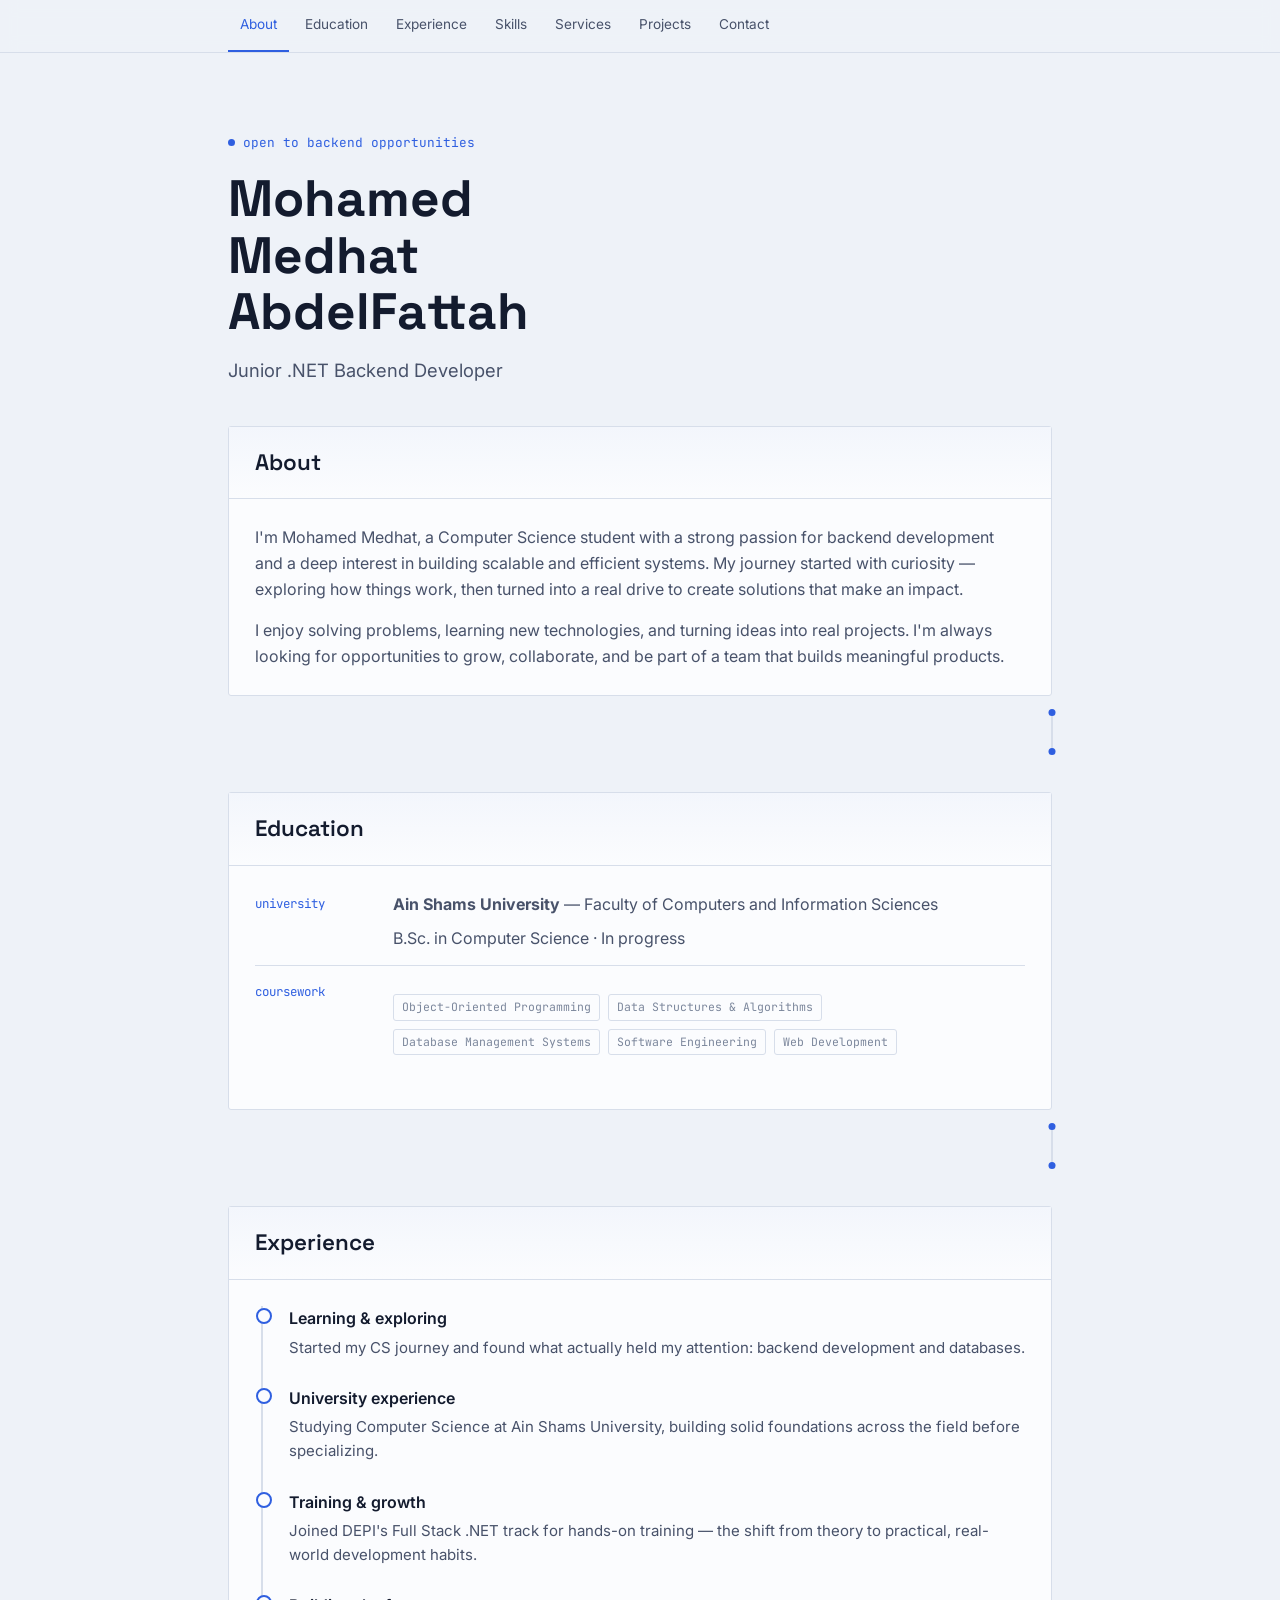
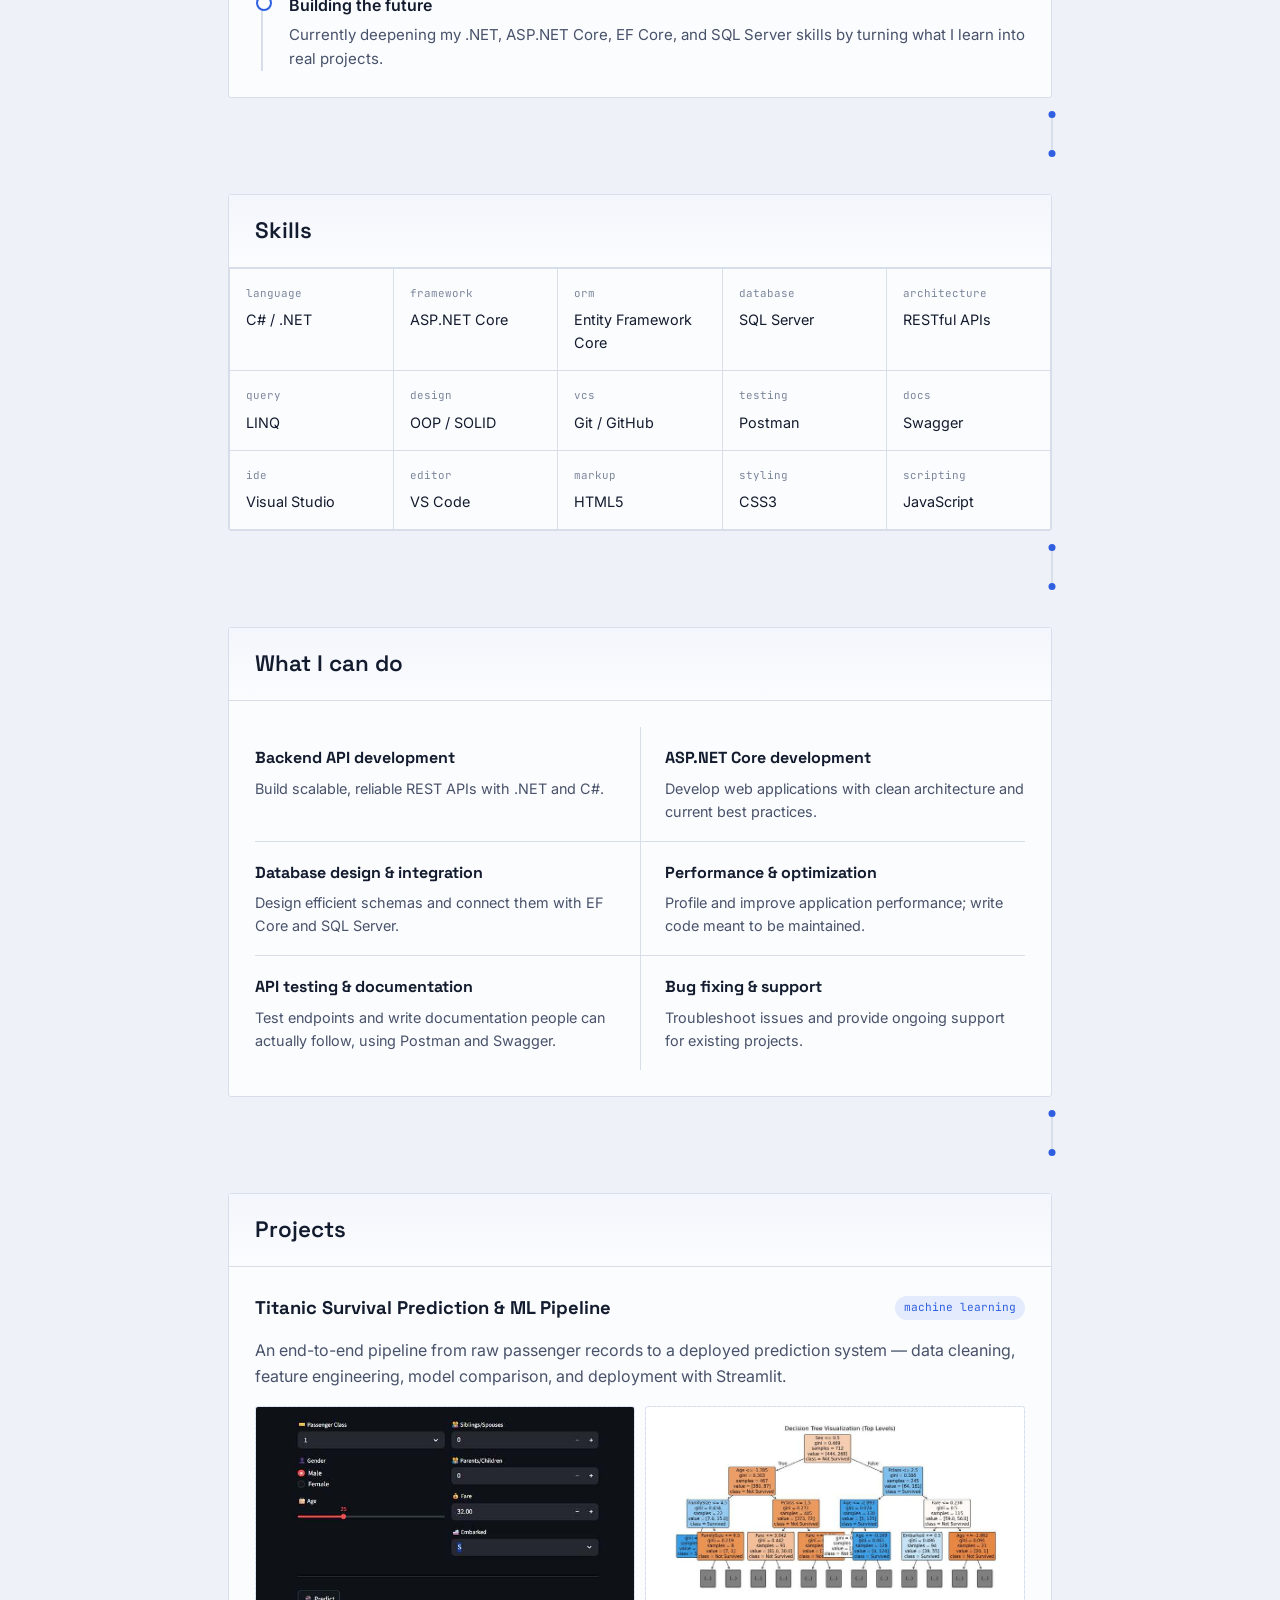
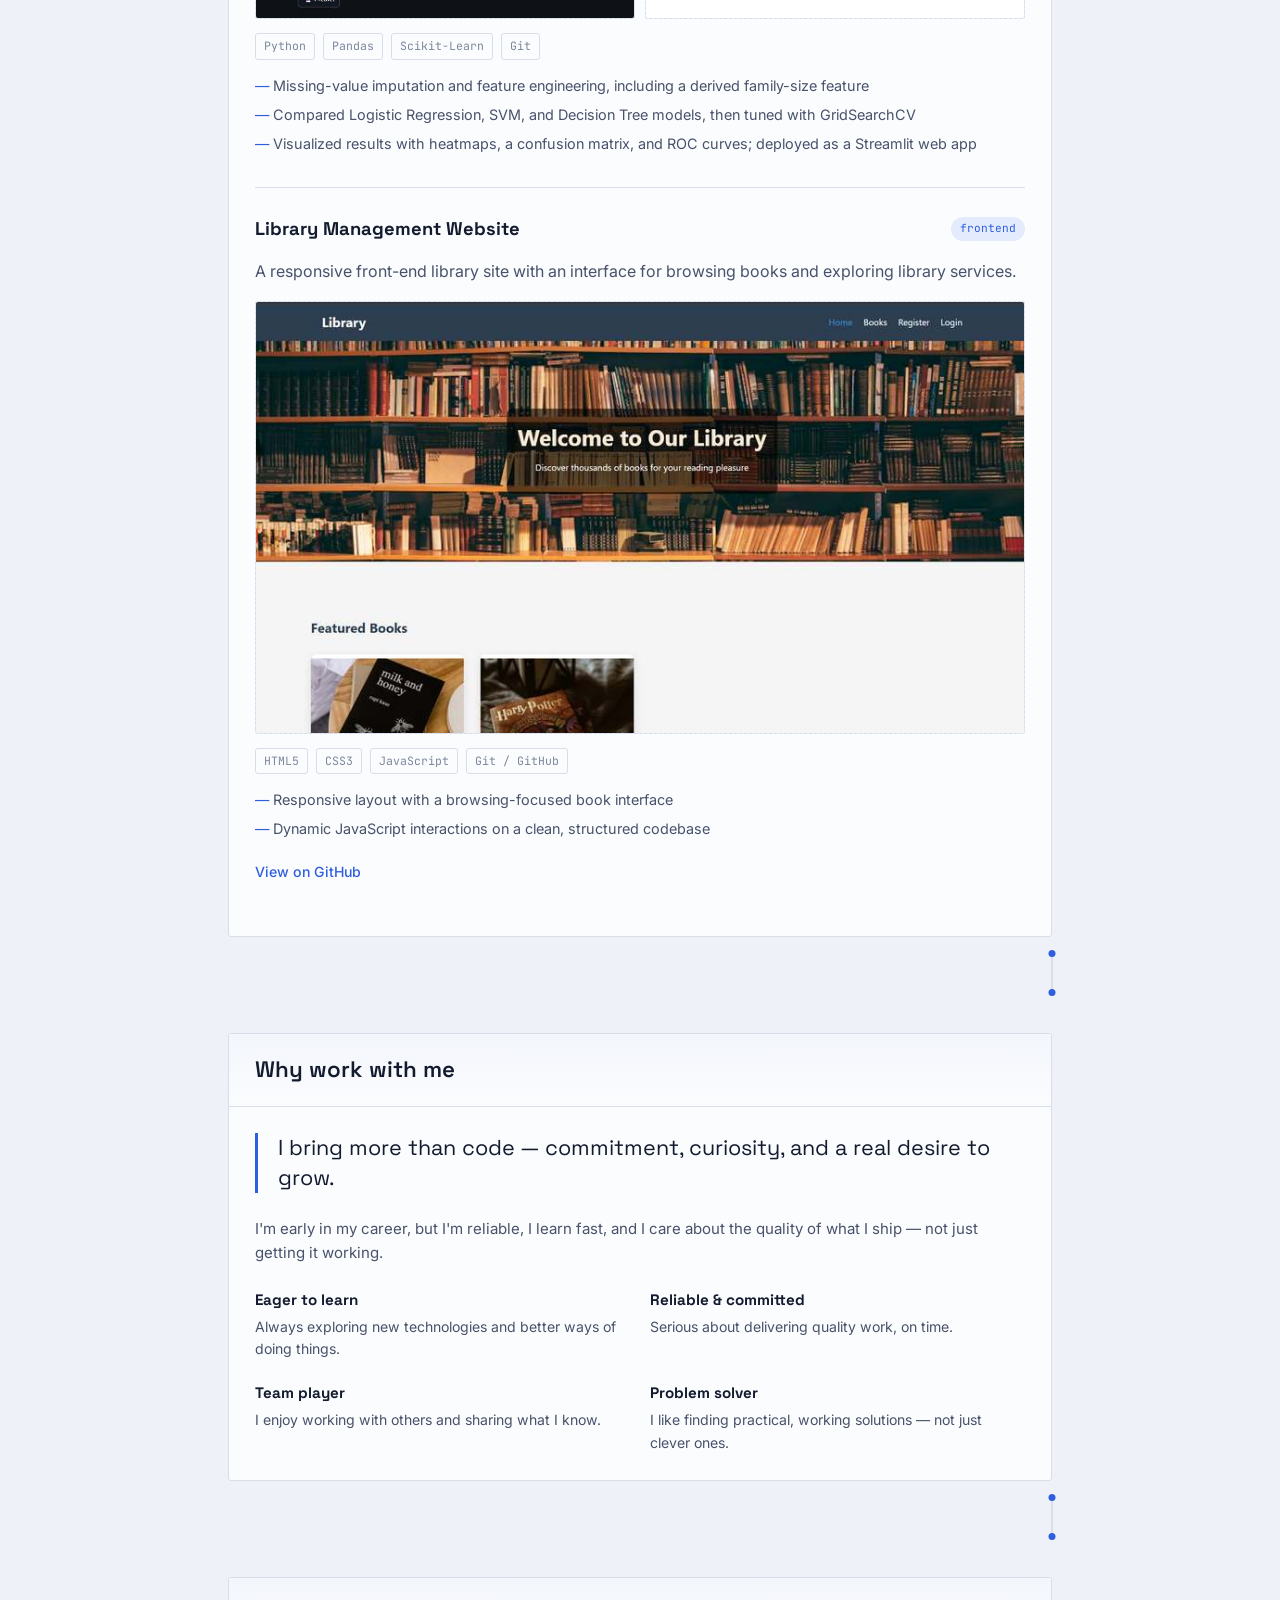
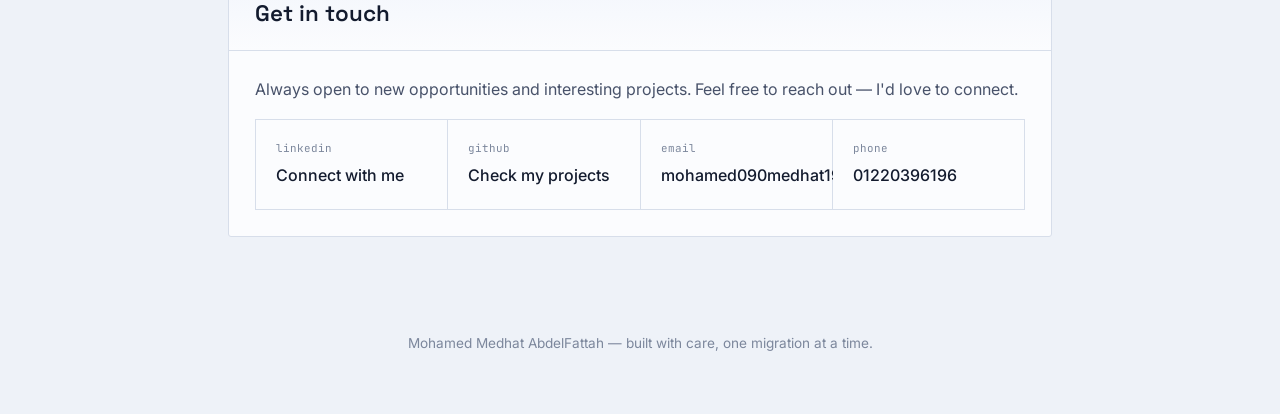
==== portfolio.html @ d728e94f "Rename Myportfolio.html to portfolio.html" ====
<!DOCTYPE html>
<html lang="en">
<head>
<meta charset="UTF-8">
<meta name="viewport" content="width=device-width, initial-scale=1.0">
<title>Mohamed Medhat AbdelFattah — .NET Backend Developer</title>
<meta name="description" content="Mohamed Medhat AbdelFattah — Junior .NET Backend Developer. C#, ASP.NET Core, Entity Framework Core, SQL Server. Portfolio, projects, and contact.">
<link rel="icon" href="data:image/svg+xml,%3Csvg xmlns='http://www.w3.org/2000/svg' viewBox='0 0 100 100'%3E%3Crect width='100' height='100' rx='18' fill='%232F5FE0'/%3E%3Ctext x='50' y='68' font-family='monospace' font-size='52' font-weight='700' fill='white' text-anchor='middle'%3E%3C/%3E%3C/text%3E%3C/svg%3E">
<link rel="preconnect" href="https://fonts.googleapis.com">
<link href="https://fonts.googleapis.com/css2?family=Space+Grotesk:wght@500;600;700&family=Inter:wght@400;500;600&family=JetBrains+Mono:wght@400;500&display=swap" rel="stylesheet">
<style>
  :root{
    --bg: #EEF2F8;
    --panel: #FBFCFE;
    --ink: #131B2E;
    --body: #48526A;
    --muted: #7C879C;
    --line: #D7DEEA;
    --accent: #2F5FE0;
    --accent-dim: #E4EBFC;
    --signal: #B5490F;
    --signal-dim: #FBEBE1;
    --radius: 3px;
  }

  *{box-sizing:border-box;}
  html{scroll-behavior:smooth; scroll-padding-top:56px;}
  body{
    margin:0;
    background:var(--bg);
    color:var(--body);
    font-family:'Inter', sans-serif;
    font-size:16px;
    line-height:1.6;
  }
  h1,h2,h3{
    font-family:'Space Grotesk', sans-serif;
    color:var(--ink);
    margin:0;
  }
  .mono{
    font-family:'JetBrains Mono', monospace;
  }
  a{color:var(--accent); text-decoration:none;}
  a:hover{text-decoration:underline;}
  :focus-visible{outline:2px solid var(--accent); outline-offset:2px;}

  .wrap{
    max-width:880px;
    margin:0 auto;
    padding:0 28px;
  }

  /* ---------- section building block ---------- */
  .entity{
    position:relative;
    background:var(--panel);
    border:1px solid var(--line);
    border-radius:var(--radius);
    margin:0 0 56px 0;
  }
  .entity-head{
    padding:18px 26px;
    border-bottom:1px solid var(--line);
    background:linear-gradient(180deg, #F3F6FC, var(--panel));
  }
  .entity-head h2{font-size:1.4rem; font-weight:600;}
  .entity-body{padding:26px;}

  .story p{
    margin:0 0 16px 0;
    font-size:1rem;
    color:var(--body);
  }
  .story p:last-child{margin-bottom:0;}

  .field{
    display:grid;
    grid-template-columns:120px 1fr;
    gap:18px;
    padding:14px 0;
    border-top:1px solid var(--line);
  }
  .field:first-child{border-top:none; padding-top:0;}
  .field-key{
    font-family:'JetBrains Mono', monospace;
    font-size:0.78rem;
    color:var(--accent);
    padding-top:2px;
  }
  .field-val{color:var(--body);}
  .field-val p{margin:0 0 8px 0;}
  .field-val p:last-child{margin-bottom:0;}

  /* connector line between two stacked entities */
  .connector{
    position:relative;
    height:40px;
    max-width:880px;
    margin:-40px auto 40px;
    width:2px;
    background:var(--line);
    left:50%;
  }
  .connector::before,.connector::after{
    content:"";
    position:absolute;
    left:50%;
    width:7px; height:7px;
    background:var(--accent);
    border-radius:50%;
    transform:translateX(-50%);
  }
  .connector::before{top:-3px;}
  .connector::after{bottom:-3px;}

  /* ---------- hero ---------- */
  .hero{
    padding:80px 0 40px;
  }
  .hero .kicker{
    font-family:'JetBrains Mono', monospace;
    font-size:0.8rem;
    color:var(--accent);
    margin-bottom:18px;
    display:flex;
    align-items:center;
    gap:8px;
  }
  .hero .kicker .dot{
    width:7px; height:7px; border-radius:50%;
    background:var(--accent);
    animation:pulse 2s infinite;
  }
  @keyframes pulse{
    0%,100%{opacity:1;} 50%{opacity:0.3;}
  }
  .hero h1{
    font-size:clamp(2.1rem, 5vw, 3.2rem);
    line-height:1.1;
    max-width:11ch;
  }
  .hero .role{
    font-size:1.15rem;
    color:var(--body);
    margin-top:16px;
  }

  /* traits row */
  .traits{
    display:flex;
    flex-wrap:wrap;
    gap:12px;
    margin-top:30px;
  }
  .trait{
    border:1px solid var(--line);
    background:var(--panel);
    padding:8px 14px;
    border-radius:20px;
    font-size:0.85rem;
    color:var(--ink);
  }

  /* timeline */
  .timeline{list-style:none; margin:0; padding:0;}
  .timeline li{
    position:relative;
    padding:0 0 26px 26px;
    border-left:2px solid var(--line);
    margin-left:6px;
  }
  .timeline li:last-child{padding-bottom:0;}
  .timeline li::before{
    content:"";
    position:absolute;
    left:-7px; top:2px;
    width:12px; height:12px;
    border-radius:50%;
    background:var(--panel);
    border:2px solid var(--accent);
  }
  .timeline .t-title{font-weight:600; color:var(--ink); margin-bottom:4px;}
  .timeline .t-desc{font-size:0.94rem;}

  /* skills grid */
  .skill-grid{
    display:grid;
    grid-template-columns:repeat(auto-fill, minmax(150px,1fr));
    gap:1px;
    background:var(--line);
    border:1px solid var(--line);
  }
  .skill{
    background:var(--panel);
    padding:16px;
    font-size:0.9rem;
    color:var(--ink);
    display:flex;
    flex-direction:column;
    gap:6px;
  }
  .skill .k{
    font-family:'JetBrains Mono', monospace;
    font-size:0.68rem;
    color:var(--muted);
  }

  /* services */
  .service-list{display:grid; grid-template-columns:1fr 1fr; gap:0;}
  .service{
    padding:18px 0;
    border-top:1px solid var(--line);
  }
  .service:nth-child(odd){padding-right:24px;}
  .service:nth-child(even){padding-left:24px; border-left:1px solid var(--line);}
  .service:nth-child(-n+2){border-top:none;}
  .service h3{font-size:1rem; margin-bottom:6px;}
  .service p{margin:0; font-size:0.9rem;}

  /* projects */
  .project{
    border-top:1px solid var(--line);
    padding:26px 0;
  }
  .project:first-child{border-top:none; padding-top:0;}
  .project-head{
    display:flex;
    align-items:center;
    justify-content:space-between;
    flex-wrap:wrap;
    gap:10px;
    margin-bottom:10px;
  }
  .project-head h3{font-size:1.15rem;}
  .status{
    font-family:'JetBrains Mono', monospace;
    font-size:0.7rem;
    padding:3px 9px;
    border-radius:12px;
    white-space:nowrap;
  }
  .status.done{background:var(--accent-dim); color:var(--accent);}
  .status.progress{background:var(--signal-dim); color:var(--signal);}
  .stack{
    display:flex;
    flex-wrap:wrap;
    gap:8px;
    margin:14px 0;
  }
  .stack span{
    font-family:'JetBrains Mono', monospace;
    font-size:0.72rem;
    color:var(--muted);
    border:1px solid var(--line);
    padding:3px 8px;
    border-radius:3px;
  }
  .project ul.feat{
    margin:14px 0 0 0;
    padding:0;
    list-style:none;
    font-size:0.9rem;
  }
  .project ul.feat li{
    padding-left:18px;
    position:relative;
    margin-bottom:6px;
  }
  .project ul.feat li::before{
    content:"—";
    position:absolute;
    left:0;
    color:var(--accent);
  }
  .project-link{
    display:inline-block;
    margin-top:14px;
    font-size:0.88rem;
    font-weight:500;
  }
  .project-shot{
    margin-top:16px;
    border:1px dashed var(--line);
    border-radius:var(--radius);
    background:var(--accent-dim);
    aspect-ratio:16/9;
    display:flex;
    align-items:center;
    justify-content:center;
    color:var(--muted);
    font-size:0.85rem;
    overflow:hidden;
  }
  .project-shot img{
    width:100%;
    height:100%;
    object-fit:cover;
    display:block;
  }
  .project-shots{
    margin-top:16px;
    display:grid;
    grid-template-columns:1fr 1fr;
    gap:10px;
  }
  .project-shots .project-shot{margin-top:0;}
  @media (max-width:640px){
    .project-shots{grid-template-columns:1fr;}
  }

  /* why work with me */
  .quote{
    font-family:'Space Grotesk', sans-serif;
    font-size:1.35rem;
    color:var(--ink);
    line-height:1.4;
    border-left:3px solid var(--accent);
    padding-left:20px;
    margin:0 0 24px 0;
  }
  .reasons{
    display:grid;
    grid-template-columns:1fr 1fr;
    gap:20px;
    margin-top:22px;
  }
  .reason h3{font-size:0.95rem; margin-bottom:4px;}
  .reason p{margin:0; font-size:0.88rem;}

  /* contact */
  .contact-grid{
    display:grid;
    grid-template-columns:repeat(auto-fit, minmax(180px,1fr));
    gap:1px;
    background:var(--line);
    border:1px solid var(--line);
  }
  .contact-item{
    background:var(--panel);
    padding:20px;
  }
  .contact-item .k{
    font-family:'JetBrains Mono', monospace;
    font-size:0.68rem;
    color:var(--muted);
    display:block;
    margin-bottom:6px;
  }
  .contact-item .v{font-weight:500; color:var(--ink);}

  footer{
    text-align:center;
    padding:40px 0 60px;
    color:var(--muted);
    font-size:0.85rem;
  }

  @media (max-width:640px){
    .wrap{padding:0 18px;}
    .hero{padding:48px 0 28px;}
    .entity{margin-bottom:36px;}
    .entity-head{padding:14px 18px;}
    .entity-body{padding:18px;}
    .field{grid-template-columns:1fr;}
    .field-key{padding-top:0;}
    .service-list{grid-template-columns:1fr;}
    .service:nth-child(even){border-left:none; padding-left:0;}
    .service:nth-child(2){border-top:1px solid var(--line);}
    .reasons{grid-template-columns:1fr;}
    .skill-grid{grid-template-columns:repeat(2,1fr);}
    .contact-grid{grid-template-columns:1fr 1fr;}
  }

  @media (prefers-reduced-motion: reduce){
    *{animation:none !important; transition:none !important;}
  }

  .reveal{
    opacity:0;
    transform:translateY(18px);
    transition:opacity 0.6s ease, transform 0.6s ease;
  }
  .reveal.visible{
    opacity:1;
    transform:translateY(0);
  }

  /* ---------- sticky nav ---------- */
  .site-nav{
    position:sticky;
    top:0;
    z-index:50;
    background:rgba(238,242,248,0.85);
    backdrop-filter:blur(8px);
    -webkit-backdrop-filter:blur(8px);
    border-bottom:1px solid var(--line);
  }
  .site-nav .wrap{
    display:flex;
    align-items:center;
    gap:4px;
    overflow-x:auto;
    padding-top:0;
    padding-bottom:0;
    scrollbar-width:none;
  }
  .site-nav .wrap::-webkit-scrollbar{display:none;}
  .site-nav a{
    flex:0 0 auto;
    font-size:0.85rem;
    color:var(--body);
    padding:14px 12px;
    white-space:nowrap;
    border-bottom:2px solid transparent;
    transition:color 0.2s ease, border-color 0.2s ease;
  }
  .site-nav a:hover{color:var(--ink); text-decoration:none;}
  .site-nav a.active{color:var(--accent); border-color:var(--accent);}

  /* back to top */
  .to-top{
    position:fixed;
    right:20px;
    bottom:20px;
    width:42px;
    height:42px;
    border-radius:50%;
    background:var(--ink);
    color:#fff;
    display:flex;
    align-items:center;
    justify-content:center;
    font-size:1.1rem;
    text-decoration:none;
    opacity:0;
    pointer-events:none;
    transform:translateY(8px);
    transition:opacity 0.25s ease, transform 0.25s ease;
    z-index:60;
    box-shadow:0 4px 14px rgba(19,27,46,0.25);
  }
  .to-top.show{opacity:1; pointer-events:auto; transform:translateY(0);}
  .to-top:hover{background:var(--accent);}

  /* hover polish */
  .project-shot{transition:box-shadow 0.2s ease;}
  .project-shot img{transition:transform 0.4s ease;}
  .project-shot:hover img{transform:scale(1.035);}
  .trait{transition:border-color 0.2s ease, color 0.2s ease;}
  .skill{transition:background 0.15s ease;}
  .skill:hover{background:var(--accent-dim);}
  .contact-item{transition:background 0.15s ease;}
  .contact-item:hover{background:var(--accent-dim);}
</style>
</head>
<body>

<nav class="site-nav">
  <div class="wrap">
    <a href="#about">About</a>
    <a href="#education">Education</a>
    <a href="#experience">Experience</a>
    <a href="#skills">Skills</a>
    <a href="#services">Services</a>
    <a href="#projects">Projects</a>
    <a href="#contact">Contact</a>
  </div>
</nav>

<div class="wrap">

  <!-- HERO -->
  <section class="hero" id="top">
    <div class="kicker"><span class="dot"></span>open to backend opportunities</div>
    <h1>Mohamed Medhat AbdelFattah</h1>
    <div class="role">Junior .NET Backend Developer</div>
  </section>

  <!-- ABOUT -->
  <article class="entity reveal" id="about">
    <div class="entity-head">
      <h2>About</h2>
    </div>
    <div class="entity-body story">
      <p>I'm Mohamed Medhat, a Computer Science student with a strong passion for backend development and a deep interest in building scalable and efficient systems. My journey started with curiosity — exploring how things work, then turned into a real drive to create solutions that make an impact.</p>
      <p>I enjoy solving problems, learning new technologies, and turning ideas into real projects. I'm always looking for opportunities to grow, collaborate, and be part of a team that builds meaningful products.</p>
    </div>
  </article>

  <div class="connector"></div>

  <!-- EDUCATION -->
  <article class="entity reveal" id="education">
    <div class="entity-head">
      <h2>Education</h2>
    </div>
    <div class="entity-body">
      <div class="field">
        <div class="field-key">university</div>
        <div class="field-val">
          <p><strong>Ain Shams University</strong> — Faculty of Computers and Information Sciences</p>
          <p>B.Sc. in Computer Science · In progress</p>
        </div>
      </div>
      <div class="field">
        <div class="field-key">coursework</div>
        <div class="field-val">
          <div class="stack">
            <span>Object-Oriented Programming</span>
            <span>Data Structures &amp; Algorithms</span>
            <span>Database Management Systems</span>
            <span>Software Engineering</span>
            <span>Web Development</span>
          </div>
        </div>
      </div>
    </div>
  </article>

  <div class="connector"></div>

  <!-- EXPERIENCE -->
  <article class="entity reveal" id="experience">
    <div class="entity-head">
      <h2>Experience</h2>
    </div>
    <div class="entity-body">
      <ul class="timeline">
        <li>
          <div class="t-title">Learning &amp; exploring</div>
          <div class="t-desc">Started my CS journey and found what actually held my attention: backend development and databases.</div>
        </li>
        <li>
          <div class="t-title">University experience</div>
          <div class="t-desc">Studying Computer Science at Ain Shams University, building solid foundations across the field before specializing.</div>
        </li>
        <li>
          <div class="t-title">Training &amp; growth</div>
          <div class="t-desc">Joined DEPI's Full Stack .NET track for hands-on training — the shift from theory to practical, real-world development habits.</div>
        </li>
        <li>
          <div class="t-title">Building the future</div>
          <div class="t-desc">Currently deepening my .NET, ASP.NET Core, EF Core, and SQL Server skills by turning what I learn into real projects.</div>
        </li>
      </ul>
    </div>
  </article>

  <div class="connector"></div>

  <!-- SKILLS -->
  <article class="entity reveal" id="skills">
    <div class="entity-head">
      <h2>Skills</h2>
    </div>
    <div class="skill-grid">
      <div class="skill"><span class="k">language</span>C# / .NET</div>
      <div class="skill"><span class="k">framework</span>ASP.NET Core</div>
      <div class="skill"><span class="k">orm</span>Entity Framework Core</div>
      <div class="skill"><span class="k">database</span>SQL Server</div>
      <div class="skill"><span class="k">architecture</span>RESTful APIs</div>
      <div class="skill"><span class="k">query</span>LINQ</div>
      <div class="skill"><span class="k">design</span>OOP / SOLID</div>
      <div class="skill"><span class="k">vcs</span>Git / GitHub</div>
      <div class="skill"><span class="k">testing</span>Postman</div>
      <div class="skill"><span class="k">docs</span>Swagger</div>
      <div class="skill"><span class="k">ide</span>Visual Studio</div>
      <div class="skill"><span class="k">editor</span>VS Code</div>
      <div class="skill"><span class="k">markup</span>HTML5</div>
      <div class="skill"><span class="k">styling</span>CSS3</div>
      <div class="skill"><span class="k">scripting</span>JavaScript</div>
    </div>
  </article>

  <div class="connector"></div>

  <!-- SERVICES -->
  <article class="entity reveal" id="services">
    <div class="entity-head">
      <h2>What I can do</h2>
    </div>
    <div class="entity-body">
      <div class="service-list">
        <div class="service">
          <h3>Backend API development</h3>
          <p>Build scalable, reliable REST APIs with .NET and C#.</p>
        </div>
        <div class="service">
          <h3>ASP.NET Core development</h3>
          <p>Develop web applications with clean architecture and current best practices.</p>
        </div>
        <div class="service">
          <h3>Database design &amp; integration</h3>
          <p>Design efficient schemas and connect them with EF Core and SQL Server.</p>
        </div>
        <div class="service">
          <h3>Performance &amp; optimization</h3>
          <p>Profile and improve application performance; write code meant to be maintained.</p>
        </div>
        <div class="service">
          <h3>API testing &amp; documentation</h3>
          <p>Test endpoints and write documentation people can actually follow, using Postman and Swagger.</p>
        </div>
        <div class="service">
          <h3>Bug fixing &amp; support</h3>
          <p>Troubleshoot issues and provide ongoing support for existing projects.</p>
        </div>
      </div>
    </div>
  </article>

  <div class="connector"></div>

  <!-- PROJECTS -->
  <article class="entity reveal" id="projects">
    <div class="entity-head">
      <h2>Projects</h2>
    </div>
    <div class="entity-body">

      <div class="project">
        <div class="project-head">
          <h3>Titanic Survival Prediction &amp; ML Pipeline</h3>
          <span class="status done">machine learning</span>
        </div>
        <p>An end-to-end pipeline from raw passenger records to a deployed prediction system — data cleaning, feature engineering, model comparison, and deployment with Streamlit.</p>
        <div class="project-shots">
          <div class="project-shot"><img src="[data-uri]" alt="Titanic Survival Predictor Streamlit app"></div>
          <div class="project-shot"><img src="[data-uri]" alt="Decision tree visualization from the Titanic model"></div>
        </div>
        <div class="stack">
          <span>Python</span><span>Pandas</span><span>Scikit-Learn</span><span>Git</span>
        </div>
        <ul class="feat">
          <li>Missing-value imputation and feature engineering, including a derived family-size feature</li>
          <li>Compared Logistic Regression, SVM, and Decision Tree models, then tuned with GridSearchCV</li>
          <li>Visualized results with heatmaps, a confusion matrix, and ROC curves; deployed as a Streamlit web app</li>
        </ul>
      </div>

      <div class="project">
        <div class="project-head">
          <h3>Library Management Website</h3>
          <span class="status done">frontend</span>
        </div>
        <p>A responsive front-end library site with an interface for browsing books and exploring library services.</p>
        <div class="project-shot"><img src="[data-uri]" alt="Library Management website homepage"></div>
        <div class="stack">
          <span>HTML5</span><span>CSS3</span><span>JavaScript</span><span>Git / GitHub</span>
        </div>
        <ul class="feat">
          <li>Responsive layout with a browsing-focused book interface</li>
          <li>Dynamic JavaScript interactions on a clean, structured codebase</li>
        </ul>
        <a class="project-link" href="https://github.com/mohamed090medhat199-create" target="_blank" rel="noopener">View on GitHub</a>
      </div>

    </div>
  </article>

  <div class="connector"></div>

  <!-- WHY WORK WITH ME -->
  <article class="entity reveal" id="why">
    <div class="entity-head">
      <h2>Why work with me</h2>
    </div>
    <div class="entity-body">
      <p class="quote">I bring more than code — commitment, curiosity, and a real desire to grow.</p>
      <p style="font-size:0.94rem;">I'm early in my career, but I'm reliable, I learn fast, and I care about the quality of what I ship — not just getting it working.</p>
      <div class="reasons">
        <div class="reason">
          <h3>Eager to learn</h3>
          <p>Always exploring new technologies and better ways of doing things.</p>
        </div>
        <div class="reason">
          <h3>Reliable &amp; committed</h3>
          <p>Serious about delivering quality work, on time.</p>
        </div>
        <div class="reason">
          <h3>Team player</h3>
          <p>I enjoy working with others and sharing what I know.</p>
        </div>
        <div class="reason">
          <h3>Problem solver</h3>
          <p>I like finding practical, working solutions — not just clever ones.</p>
        </div>
      </div>
    </div>
  </article>

  <div class="connector"></div>

  <!-- CONTACT -->
  <article class="entity reveal" id="contact">
    <div class="entity-head">
      <h2>Get in touch</h2>
    </div>
    <div class="entity-body">
      <p style="margin-top:0;">Always open to new opportunities and interesting projects. Feel free to reach out — I'd love to connect.</p>
      <div class="contact-grid">
        <div class="contact-item">
          <span class="k">linkedin</span>
          <a class="v" href="https://linkedin.com/in/mohamedmedhat-" target="_blank" rel="noopener">Connect with me</a>
        </div>
        <div class="contact-item">
          <span class="k">github</span>
          <a class="v" href="https://github.com/mohamed090medhat199-create" target="_blank" rel="noopener">Check my projects</a>
        </div>
        <div class="contact-item">
          <span class="k">email</span>
          <a class="v" href="mailto:mohamed090medhat19@gmail.com">mohamed090medhat19@gmail.com</a>
        </div>
        <div class="contact-item">
          <span class="k">phone</span>
          <a class="v" href="tel:+201220396196">01220396196</a>
        </div>
      </div>
    </div>
  </article>

  <footer>Mohamed Medhat AbdelFattah — built with care, one migration at a time.</footer>

</div>

<a href="#top" class="to-top" id="toTop" aria-label="Back to top">↑</a>

<script>
  var reduced = window.matchMedia('(prefers-reduced-motion: reduce)').matches;
  var items = document.querySelectorAll('.reveal');
  if (reduced || !('IntersectionObserver' in window)) {
    items.forEach(function(el){ el.classList.add('visible'); });
  } else {
    var io = new IntersectionObserver(function(entries){
      entries.forEach(function(entry){
        if (entry.isIntersecting) {
          entry.target.classList.add('visible');
          io.unobserve(entry.target);
        }
      });
    }, { threshold: 0.15, rootMargin: '0px 0px -40px 0px' });
    items.forEach(function(el){ io.observe(el); });
  }

  // scroll-spy nav highlighting
  var navLinks = document.querySelectorAll('.site-nav a');
  var sections = Array.prototype.slice.call(document.querySelectorAll('.entity[id]'));
  function setActiveNav(){
    var pos = window.scrollY + 120;
    var current = sections[0] && sections[0].id;
    sections.forEach(function(sec){
      if (sec.offsetTop <= pos) current = sec.id;
    });
    navLinks.forEach(function(a){
      a.classList.toggle('active', a.getAttribute('href') === '#' + current);
    });
  }
  window.addEventListener('scroll', setActiveNav, { passive: true });
  setActiveNav();

  // back-to-top button
  var toTop = document.getElementById('toTop');
  window.addEventListener('scroll', function(){
    toTop.classList.toggle('show', window.scrollY > 500);
  }, { passive: true });
</script>

</body>
</html>
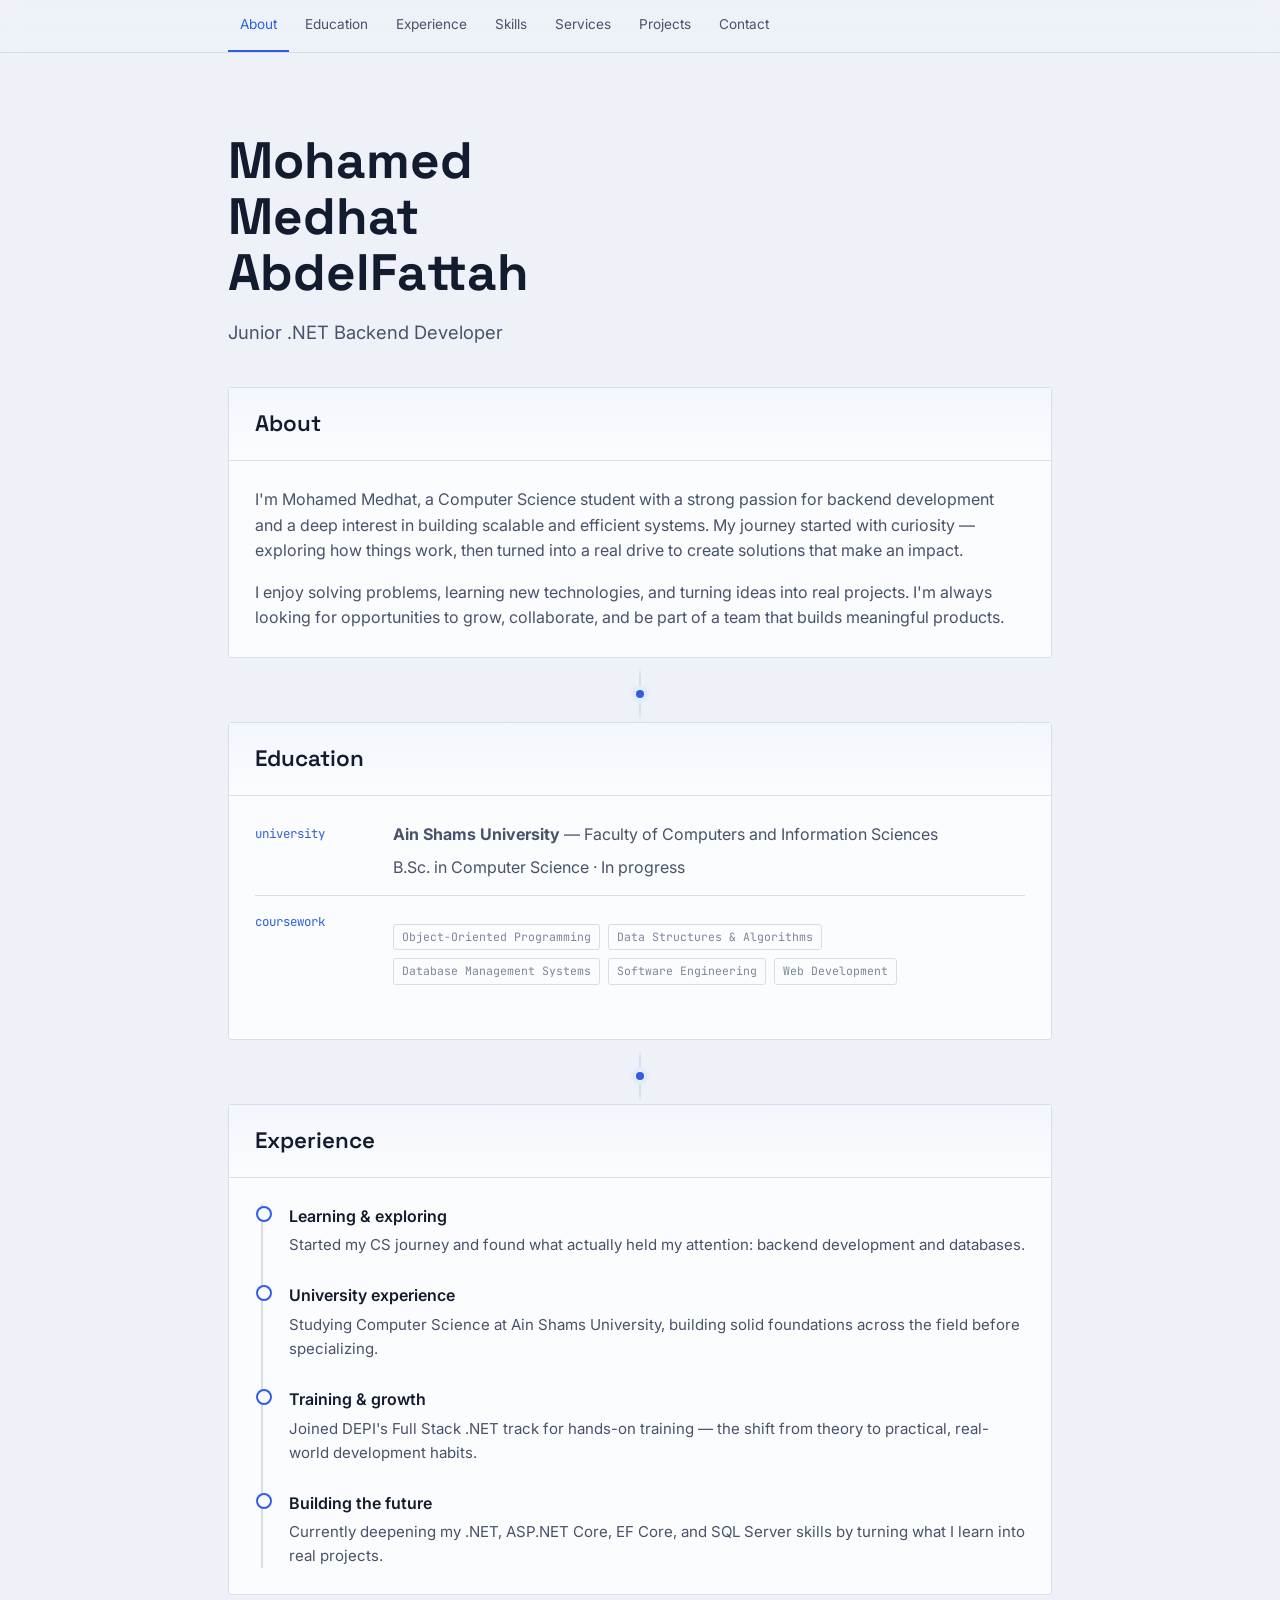
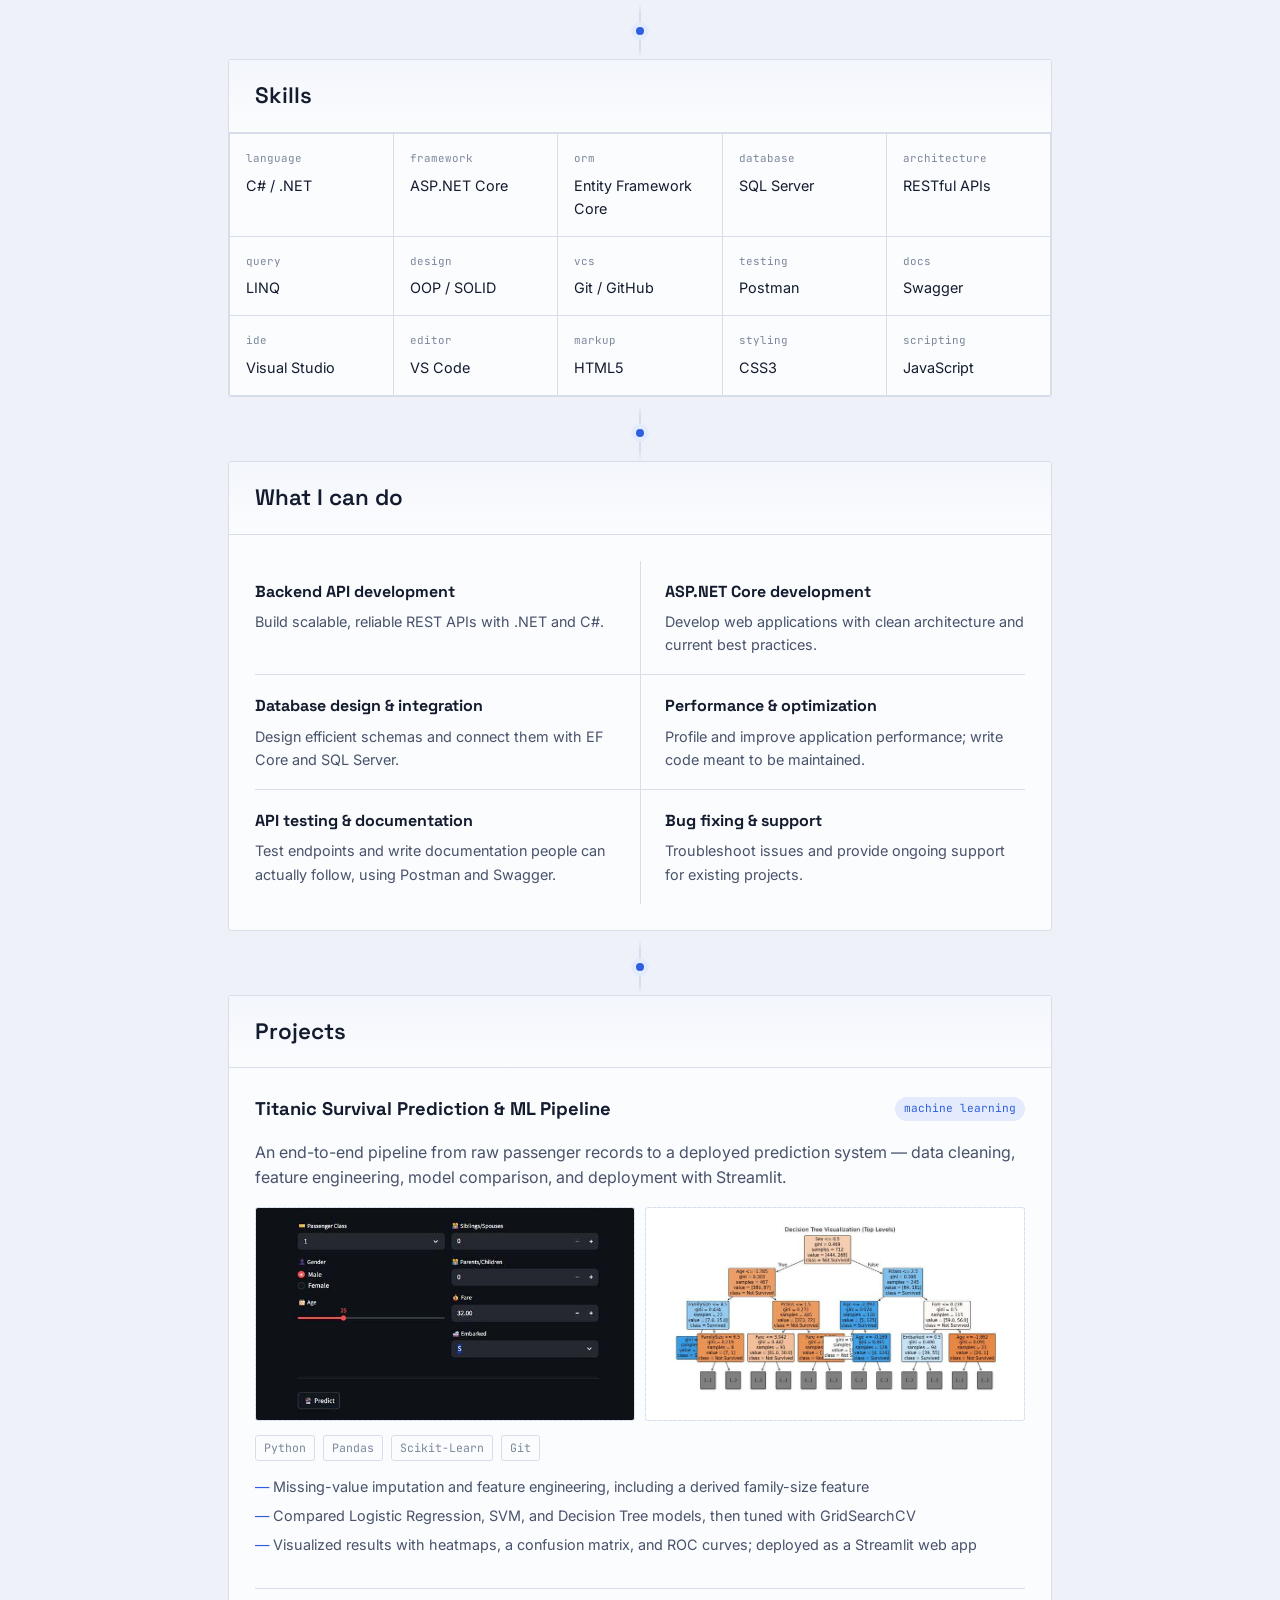
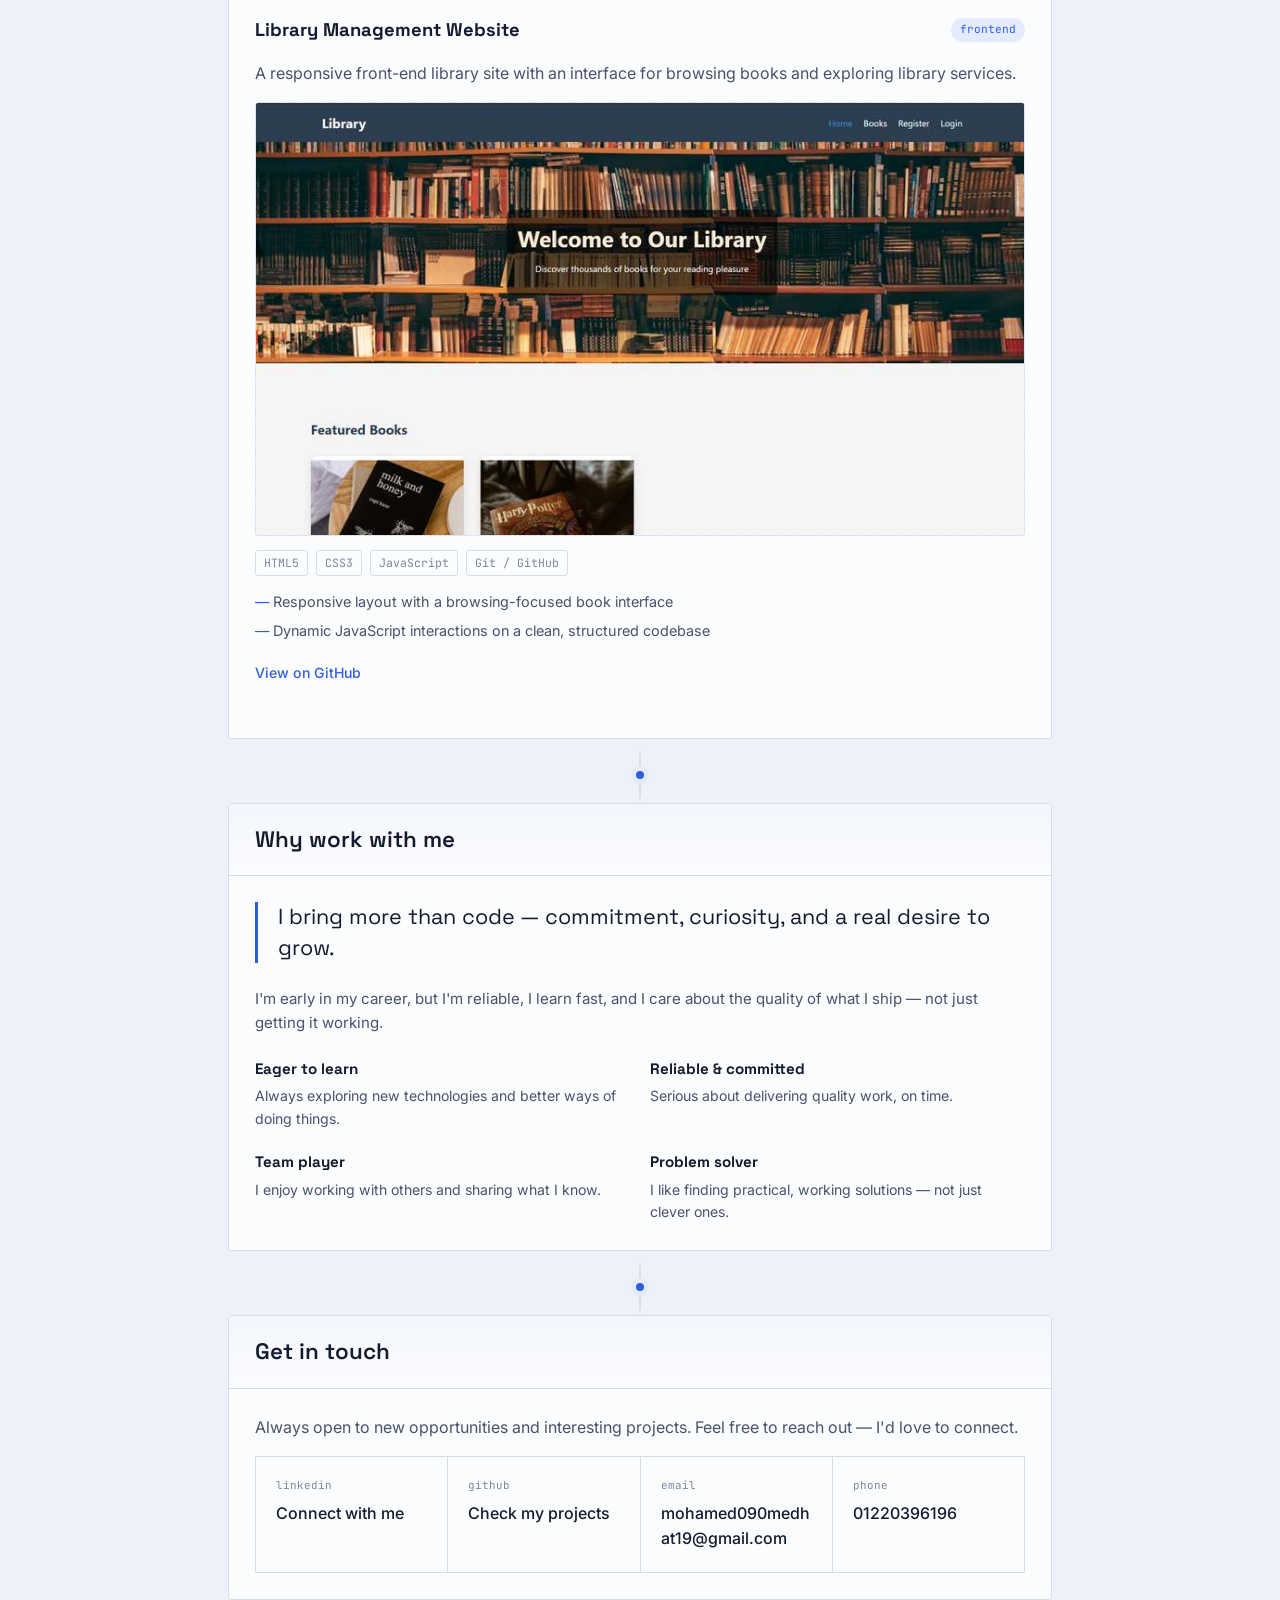
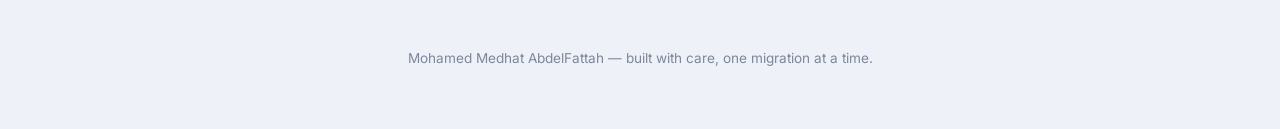
==== commit d2375b19: "Add files via upload" ====
--- a/portfolio.html
+++ b/portfolio.html
@@ -24,7 +24,7 @@
   }
 
   *{box-sizing:border-box;}
-  html{scroll-behavior:smooth; scroll-padding-top:56px;}
+  html{scroll-behavior:smooth; scroll-padding-top:56px; overflow-x:hidden;}
   body{
     margin:0;
     background:var(--bg);
@@ -32,6 +32,9 @@
     font-family:'Inter', sans-serif;
     font-size:16px;
     line-height:1.6;
+    overflow-x:hidden;
+    overflow-wrap:break-word;
+    word-break:break-word;
   }
   h1,h2,h3{
     font-family:'Space Grotesk', sans-serif;
@@ -57,7 +60,7 @@
     background:var(--panel);
     border:1px solid var(--line);
     border-radius:var(--radius);
-    margin:0 0 56px 0;
+    margin:0 0 8px 0;
   }
   .entity-head{
     padding:18px 26px;
@@ -95,24 +98,26 @@
   /* connector line between two stacked entities */
   .connector{
     position:relative;
-    height:40px;
-    max-width:880px;
-    margin:-40px auto 40px;
+    height:56px;
+    display:flex;
+    justify-content:center;
+  }
+  .connector::before{
+    content:"";
     width:2px;
-    background:var(--line);
-    left:50%;
-  }
-  .connector::before,.connector::after{
+    background:linear-gradient(to bottom, transparent, var(--line) 20%, var(--line) 80%, transparent);
+  }
+  .connector::after{
     content:"";
     position:absolute;
+    top:50%;
     left:50%;
-    width:7px; height:7px;
+    width:8px; height:8px;
     background:var(--accent);
     border-radius:50%;
-    transform:translateX(-50%);
-  }
-  .connector::before{top:-3px;}
-  .connector::after{bottom:-3px;}
+    transform:translate(-50%,-50%);
+    box-shadow:0 0 0 5px var(--accent-dim);
+  }
 
   /* ---------- hero ---------- */
   .hero{
@@ -359,7 +364,8 @@
   @media (max-width:640px){
     .wrap{padding:0 18px;}
     .hero{padding:48px 0 28px;}
-    .entity{margin-bottom:36px;}
+    .entity{margin-bottom:8px;}
+    .connector{height:40px;}
     .entity-head{padding:14px 18px;}
     .entity-body{padding:18px;}
     .field{grid-template-columns:1fr;}
@@ -472,7 +478,6 @@
 
   <!-- HERO -->
   <section class="hero" id="top">
-    <div class="kicker"><span class="dot"></span>open to backend opportunities</div>
     <h1>Mohamed Medhat AbdelFattah</h1>
     <div class="role">Junior .NET Backend Developer</div>
   </section>
